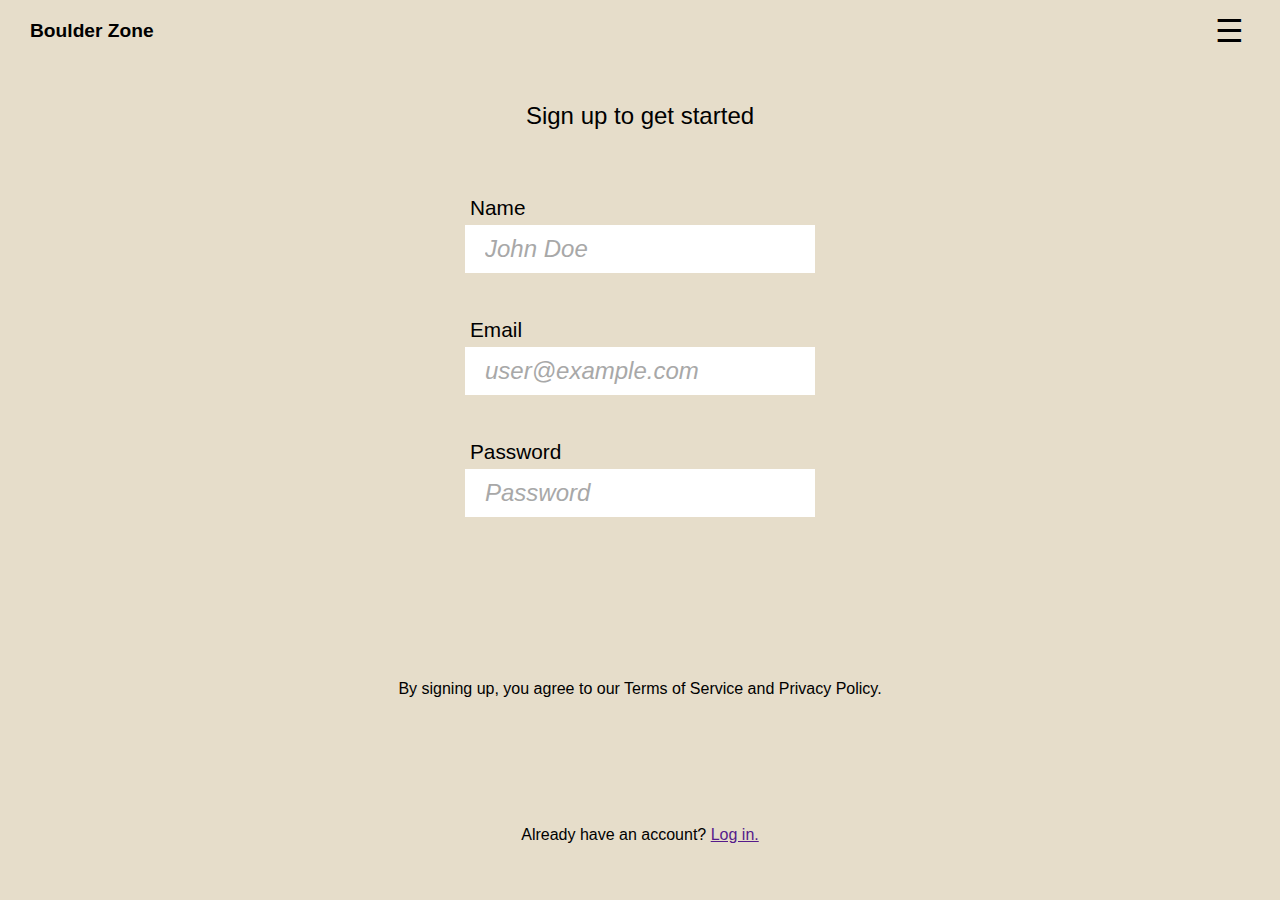
==== newMember.html @ 666e6595 "New sign up page with styling" ====
<!DOCTYPE html>
<html lang="en">

<head>
  <meta charset="UTF-8">
  <meta name="viewport" content="width=device-width, initial-scale=1.0">
  <title>boulder Zone</title>
  <link rel="stylesheet" href="newMember.css">
</head>

<body>

  <nav>
    <h3 class="site-title">Boulder Zone</h3>
    <div class="nav-right">
      <button class="nav-links nav-link-1">Events</button>
      <button class="nav-links nav-link-2">Shop</button>
      <button class="nav-links nav-login">LOG IN</button>
      <button class="hamburger">&#9776;</button> <!-- This is only for phone view -->
    </div>
  </nav>

  <form action="http;//httpbin.org/anything">

    <h1>Sign up to get started</h1>

    <fieldset>

      <label>
        <span>Name</span>
        <input type="text" name="name" placeholder="John Doe">
      </label>

      <label>
        <span>Email</span>
        <input type="email" name="email" placeholder="user@example.com">
      </label>

      <label>
        <span>Password</span>
        <input type="password" name="password" placeholder="Password">
      </label>


    </fieldset>


    <p>By signing up, you agree to our Terms of Service and Privacy Policy.</p>

    <p>Already have an account? <a href="">Log in.</a></p>

  </form>

</body>

</html>
---- newMember.css ----
body {
  margin: 0;
  background-color: #E6DDCA;
  font-family: Arial, Helvetica, sans-serif;
}


nav {
  display: flex;
  justify-content: space-between;
  align-items: center;
}

.site-title {
  font-size: 1.2rem;
  margin: 20px 30px;
}

.nav-links {
  display: none;
}

nav button {
  border: none;
  background-color: #E6DDCA;
  font-size: 2rem;
  margin: 0 30px;
}

h1 {
  text-align: center;
  font-size: 1.5rem;
  font-weight: 400;
  margin: 40px 0;

}

form {
  display: flex;
  flex-direction: column;
  justify-content: center;
  align-items: center;

}

fieldset {
  display: flex;
  flex-direction: column;
  border: none;
}

span {
  margin: 0 10px;
}

label {
  display: flex;
  flex-direction: column;
  justify-content: left;
  align-items: left;
  font-size: 1.3rem;
  margin: 20px 0;
}


input {
  appearance: none;
  border: none;
  margin: 5px;
  font-size: 1.5rem;
  padding: 10px 20px;
}

::placeholder {
  color: rgb(168, 168, 168);
  font-style: italic;
}



p {
  text-align: center;
  margin: 10% 0 0 0;
}
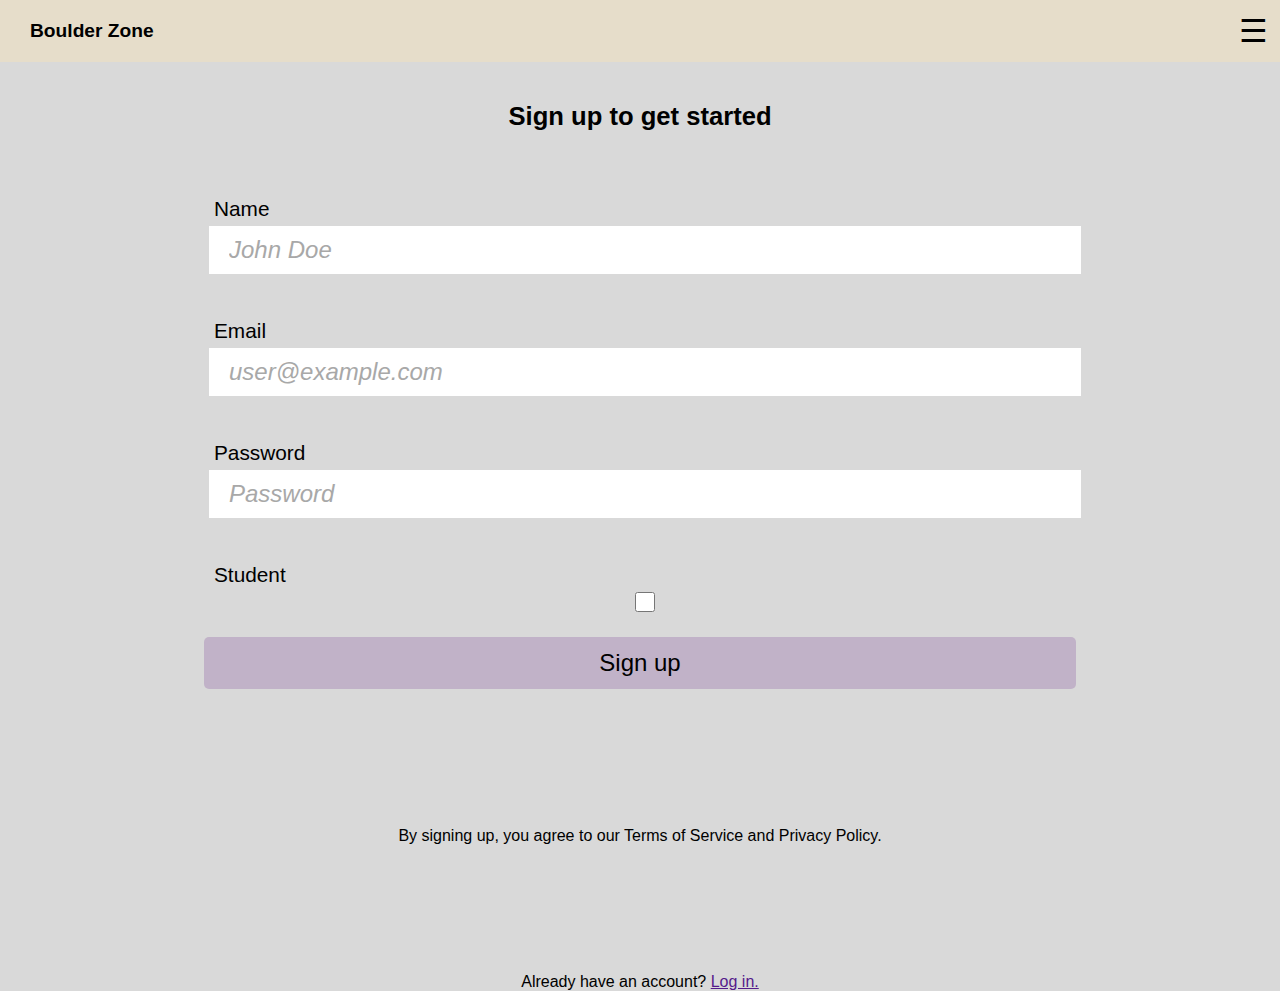
==== commit 09217b48: "uppdated" ====
--- a/newMember.html
+++ b/newMember.html
@@ -20,7 +20,7 @@
     </div>
   </nav>
 
-  <form action="http;//httpbin.org/anything">
+  <form action="http://httpbin.org/anything">
 
     <h1>Sign up to get started</h1>
 
@@ -41,8 +41,17 @@
         <input type="password" name="password" placeholder="Password">
       </label>
 
+      <label>
+        <span>Student</span>
+        <input class="check-box" type="checkbox" name="student">
+      </label>
+
+      <button type="submit">Sign up</button>
+
 
     </fieldset>
+
+
 
 
     <p>By signing up, you agree to our Terms of Service and Privacy Policy.</p>
--- a/newMember.css
+++ b/newMember.css
@@ -1,7 +1,11 @@
 body {
   margin: 0;
-  background-color: #E6DDCA;
+  background-color: #D9D9D9;
   font-family: Arial, Helvetica, sans-serif;
+}
+
+* {
+  box-sizing: border-box;
 }
 
 
@@ -9,6 +13,7 @@
   display: flex;
   justify-content: space-between;
   align-items: center;
+  background-color: #E6DDCA;
 }
 
 .site-title {
@@ -29,8 +34,8 @@
 
 h1 {
   text-align: center;
-  font-size: 1.5rem;
-  font-weight: 400;
+  font-size: 1.6rem;
+  font-weight: 550;
   margin: 40px 0;
 
 }
@@ -47,6 +52,7 @@
   display: flex;
   flex-direction: column;
   border: none;
+  width: 70%;
 }
 
 span {
@@ -64,16 +70,31 @@
 
 
 input {
-  appearance: none;
   border: none;
   margin: 5px;
   font-size: 1.5rem;
   padding: 10px 20px;
+  width: 100%;
+  background-color: white;
 }
+
+.check-box {
+  height: 20px;
+}
+
 
 ::placeholder {
   color: rgb(168, 168, 168);
   font-style: italic;
+}
+
+button {
+  font-size: 1.5rem;
+  width: 100%;
+  border: none;
+  border-radius: 5px;
+  background-color: #C1B2C8;
+  padding: 12px;
 }
 
 
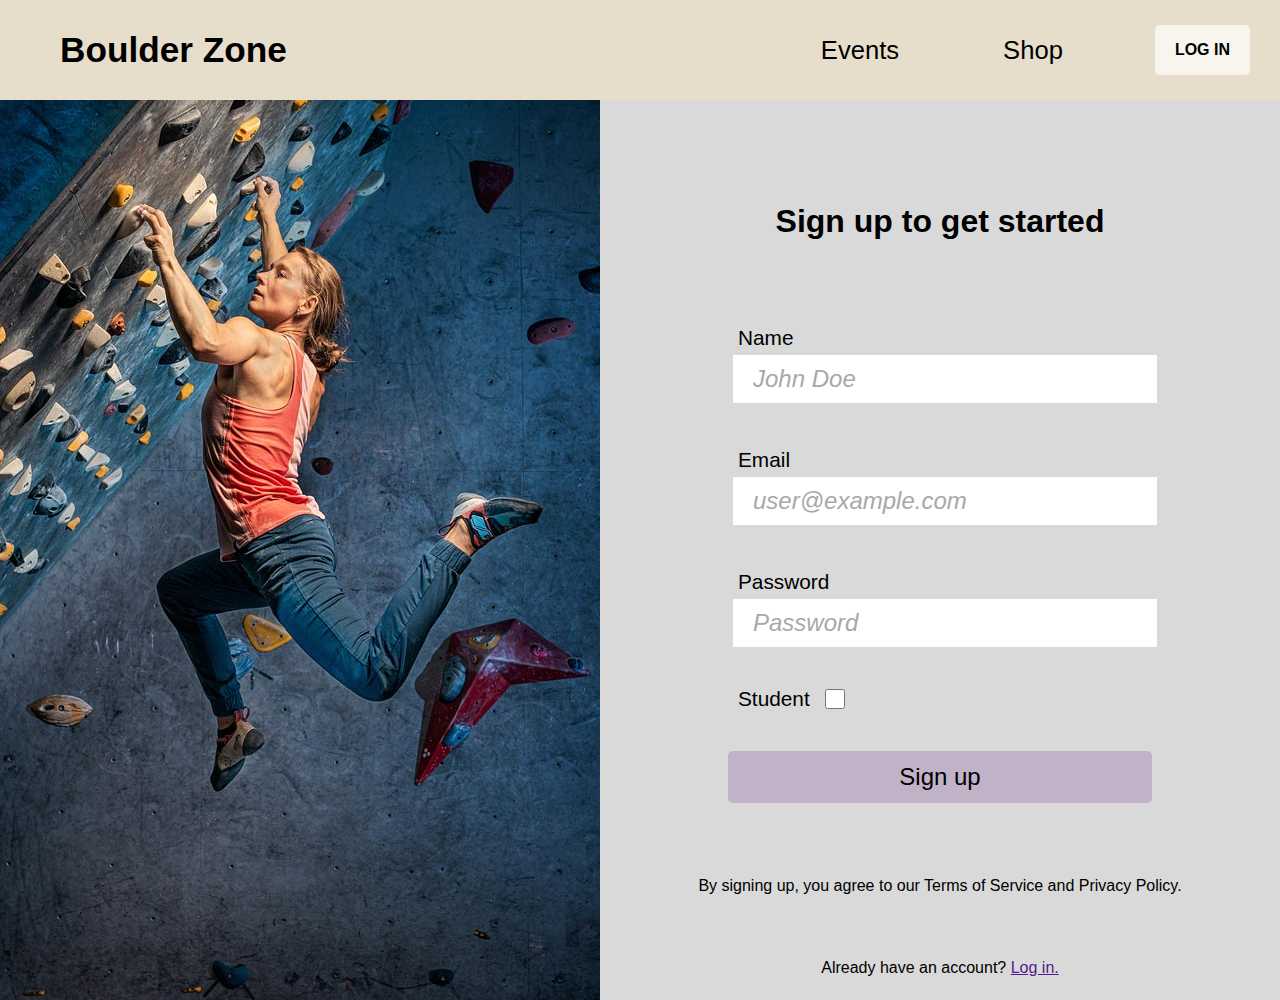
==== commit 8b6592b8: "New shop layout and images" ====
--- a/newMember.html
+++ b/newMember.html
@@ -11,54 +11,63 @@
 <body>
 
   <nav>
-    <h3 class="site-title">Boulder Zone</h3>
+    <a href="index.html" class="site-title">Boulder Zone</a>
     <div class="nav-right">
       <button class="nav-links nav-link-1">Events</button>
       <button class="nav-links nav-link-2">Shop</button>
       <button class="nav-links nav-login">LOG IN</button>
       <button class="hamburger">&#9776;</button> <!-- This is only for phone view -->
     </div>
+
+
   </nav>
 
-  <form action="http://httpbin.org/anything">
+  <main>
 
-    <h1>Sign up to get started</h1>
+    <img class="side-img" src="img/Moon.jpg" alt="girl hanging on climbing wall">
 
-    <fieldset>
+    <form action="http://httpbin.org/anything" method="post">
 
-      <label>
-        <span>Name</span>
-        <input type="text" name="name" placeholder="John Doe">
-      </label>
+      <h1>Sign up to get started</h1>
 
-      <label>
-        <span>Email</span>
-        <input type="email" name="email" placeholder="user@example.com">
-      </label>
+      <fieldset>
 
-      <label>
-        <span>Password</span>
-        <input type="password" name="password" placeholder="Password">
-      </label>
+        <label>
+          <span>Name</span>
+          <input type="text" name="name" placeholder="John Doe">
+        </label>
 
-      <label>
-        <span>Student</span>
-        <input class="check-box" type="checkbox" name="student">
-      </label>
+        <label>
+          <span>Email</span>
+          <input type="email" name="email" placeholder="user@example.com">
+        </label>
 
-      <button type="submit">Sign up</button>
+        <label>
+          <span>Password</span>
+          <input type="password" name="password" placeholder="Password">
+        </label>
+
+        <label class="checkbox-label">
+          <span>Student</span>
+          <input class="check-box" type="checkbox" name="student">
+
+        </label>
+
+        <button type="submit">Sign up</button>
 
 
-    </fieldset>
+      </fieldset>
 
 
 
 
-    <p>By signing up, you agree to our Terms of Service and Privacy Policy.</p>
+      <p>By signing up, you agree to our Terms of Service and Privacy Policy.</p>
 
-    <p>Already have an account? <a href="">Log in.</a></p>
+      <p>Already have an account? <a href="">Log in.</a></p>
 
-  </form>
+      </div>
+
+  </main>
 
 </body>
 
--- a/newMember.css
+++ b/newMember.css
@@ -1,14 +1,13 @@
+* {
+  box-sizing: border-box;
+}
+
 body {
   margin: 0;
   background-color: #D9D9D9;
   font-family: Arial, Helvetica, sans-serif;
 }
 
-* {
-  box-sizing: border-box;
-}
-
-
 nav {
   display: flex;
   justify-content: space-between;
@@ -17,8 +16,17 @@
 }
 
 .site-title {
+  color: black;
   font-size: 1.2rem;
   margin: 20px 30px;
+  font-weight: bolder;
+  text-decoration: none;
+  transition: ease .3s;
+}
+
+.site-title:hover {
+  transform: scale(102%);
+  color: rgb(59, 61, 76);
 }
 
 .nav-links {
@@ -30,6 +38,10 @@
   background-color: #E6DDCA;
   font-size: 2rem;
   margin: 0 30px;
+}
+
+.side-img {
+  display: none;
 }
 
 h1 {
@@ -78,8 +90,18 @@
   background-color: white;
 }
 
+.checkbox-label {
+  display: flex;
+  flex-direction: row;
+  align-items: center;
+  gap: 5px;
+  margin: 15px 0 40px 0;
+}
+
 .check-box {
+  width: 20px;
   height: 20px;
+  margin: 0;
 }
 
 
@@ -102,4 +124,77 @@
 p {
   text-align: center;
   margin: 10% 0 0 0;
+}
+
+@media (min-width: 1024px) {
+
+  nav {
+    display: flex;
+    justify-content: space-between;
+    align-items: center;
+    padding: 10px 30px;
+  }
+
+  .site-title {
+    font-size: 2.2rem;
+  }
+
+  .nav-right {
+    display: flex;
+    align-items: center;
+    gap: 80px;
+  }
+
+  .nav-links {
+    display: block;
+    font-size: 1.6rem;
+    margin: 0;
+    transition: ease .3s;
+  }
+
+  .nav-links:hover {
+    color: rgb(92, 92, 92);
+    transform: scale(105%);
+  }
+
+  .nav-login {
+    background-color: #f8f5ef;
+    height: 50px;
+    padding: 10px 20px;
+    border-radius: 5px;
+    font-size: 1rem;
+    font-weight: bold;
+    display: flex;
+    align-items: center;
+    justify-content: center;
+  }
+
+  .hamburger {
+    display: none;
+  }
+
+
+  main {
+    display: flex;
+  }
+
+  .side-img {
+    display: block;
+  }
+
+  h1 {
+    text-align: center;
+    font-size: 2rem;
+    margin: 80px 0 60px 0;
+
+  }
+
+  form {
+    margin: 0 auto;
+    width: 50%;
+    justify-content: center;
+    align-items: center;
+  }
+
+
 }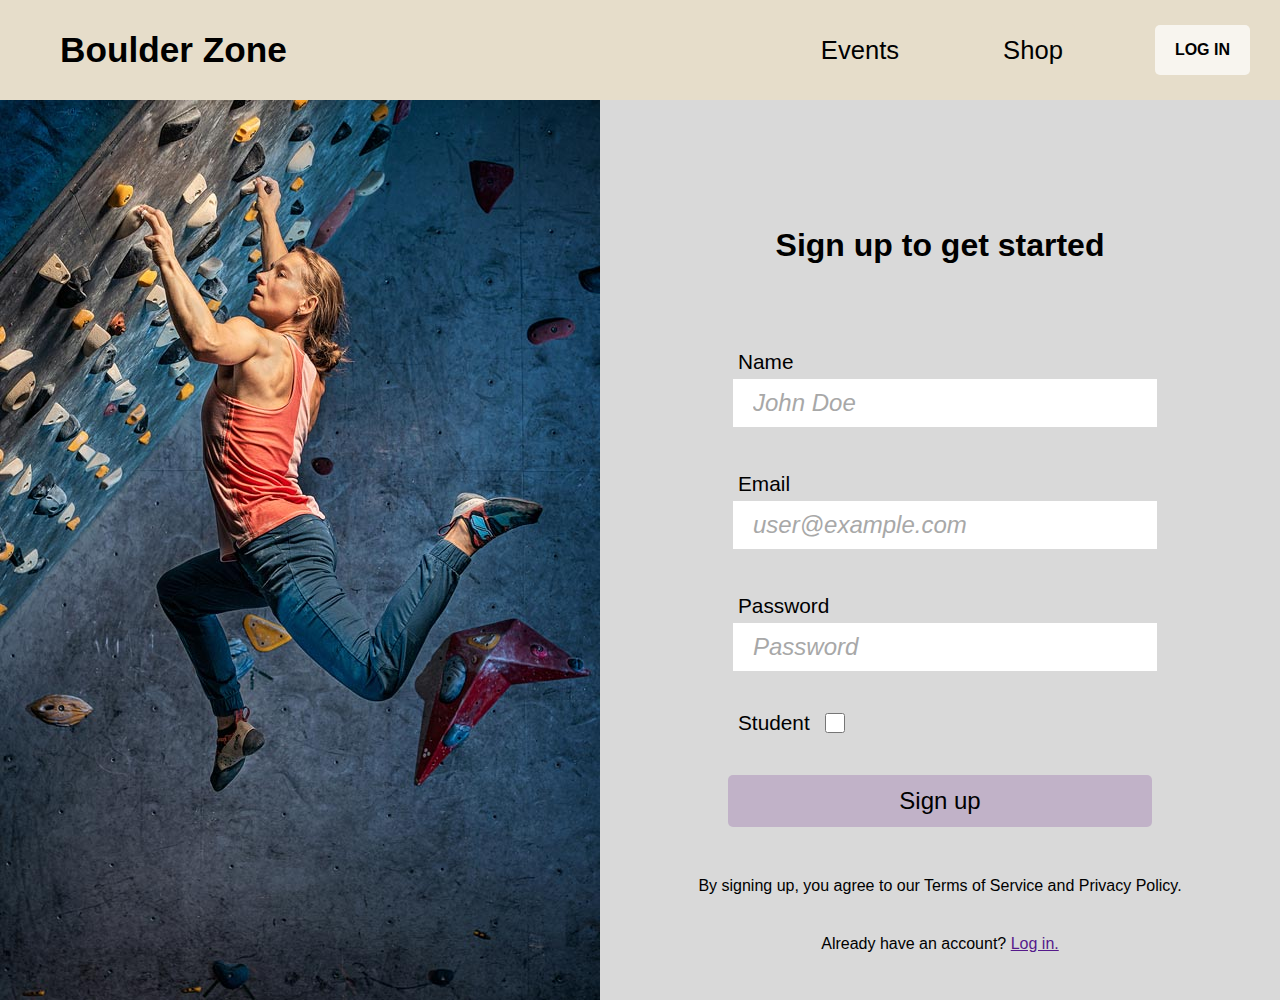
==== commit 56d56b61: "added a temp link for phones on bottom of page to the store" ====
--- a/newMember.html
+++ b/newMember.html
@@ -14,7 +14,7 @@
     <a href="index.html" class="site-title">Boulder Zone</a>
     <div class="nav-right">
       <button class="nav-links nav-link-1">Events</button>
-      <button class="nav-links nav-link-2">Shop</button>
+      <button id="shopBtn" class="nav-links nav-link-2">Shop</button>
       <button class="nav-links nav-login">LOG IN</button>
       <button class="hamburger">&#9776;</button> <!-- This is only for phone view -->
     </div>
@@ -23,7 +23,6 @@
   </nav>
 
   <main>
-
     <img class="side-img" src="img/Moon.jpg" alt="girl hanging on climbing wall">
 
     <form action="http://httpbin.org/anything" method="post">
@@ -31,7 +30,6 @@
       <h1>Sign up to get started</h1>
 
       <fieldset>
-
         <label>
           <span>Name</span>
           <input type="text" name="name" placeholder="John Doe">
@@ -50,16 +48,11 @@
         <label class="checkbox-label">
           <span>Student</span>
           <input class="check-box" type="checkbox" name="student">
-
         </label>
 
         <button type="submit">Sign up</button>
 
-
       </fieldset>
-
-
-
 
       <p>By signing up, you agree to our Terms of Service and Privacy Policy.</p>
 
@@ -71,4 +64,6 @@
 
 </body>
 
+<script src="script.js"></script>
+
 </html>--- a/newMember.css
+++ b/newMember.css
@@ -123,7 +123,7 @@
 
 p {
   text-align: center;
-  margin: 10% 0 0 0;
+  margin: 40px 0 0 0;
 }
 
 @media (min-width: 1024px) {
